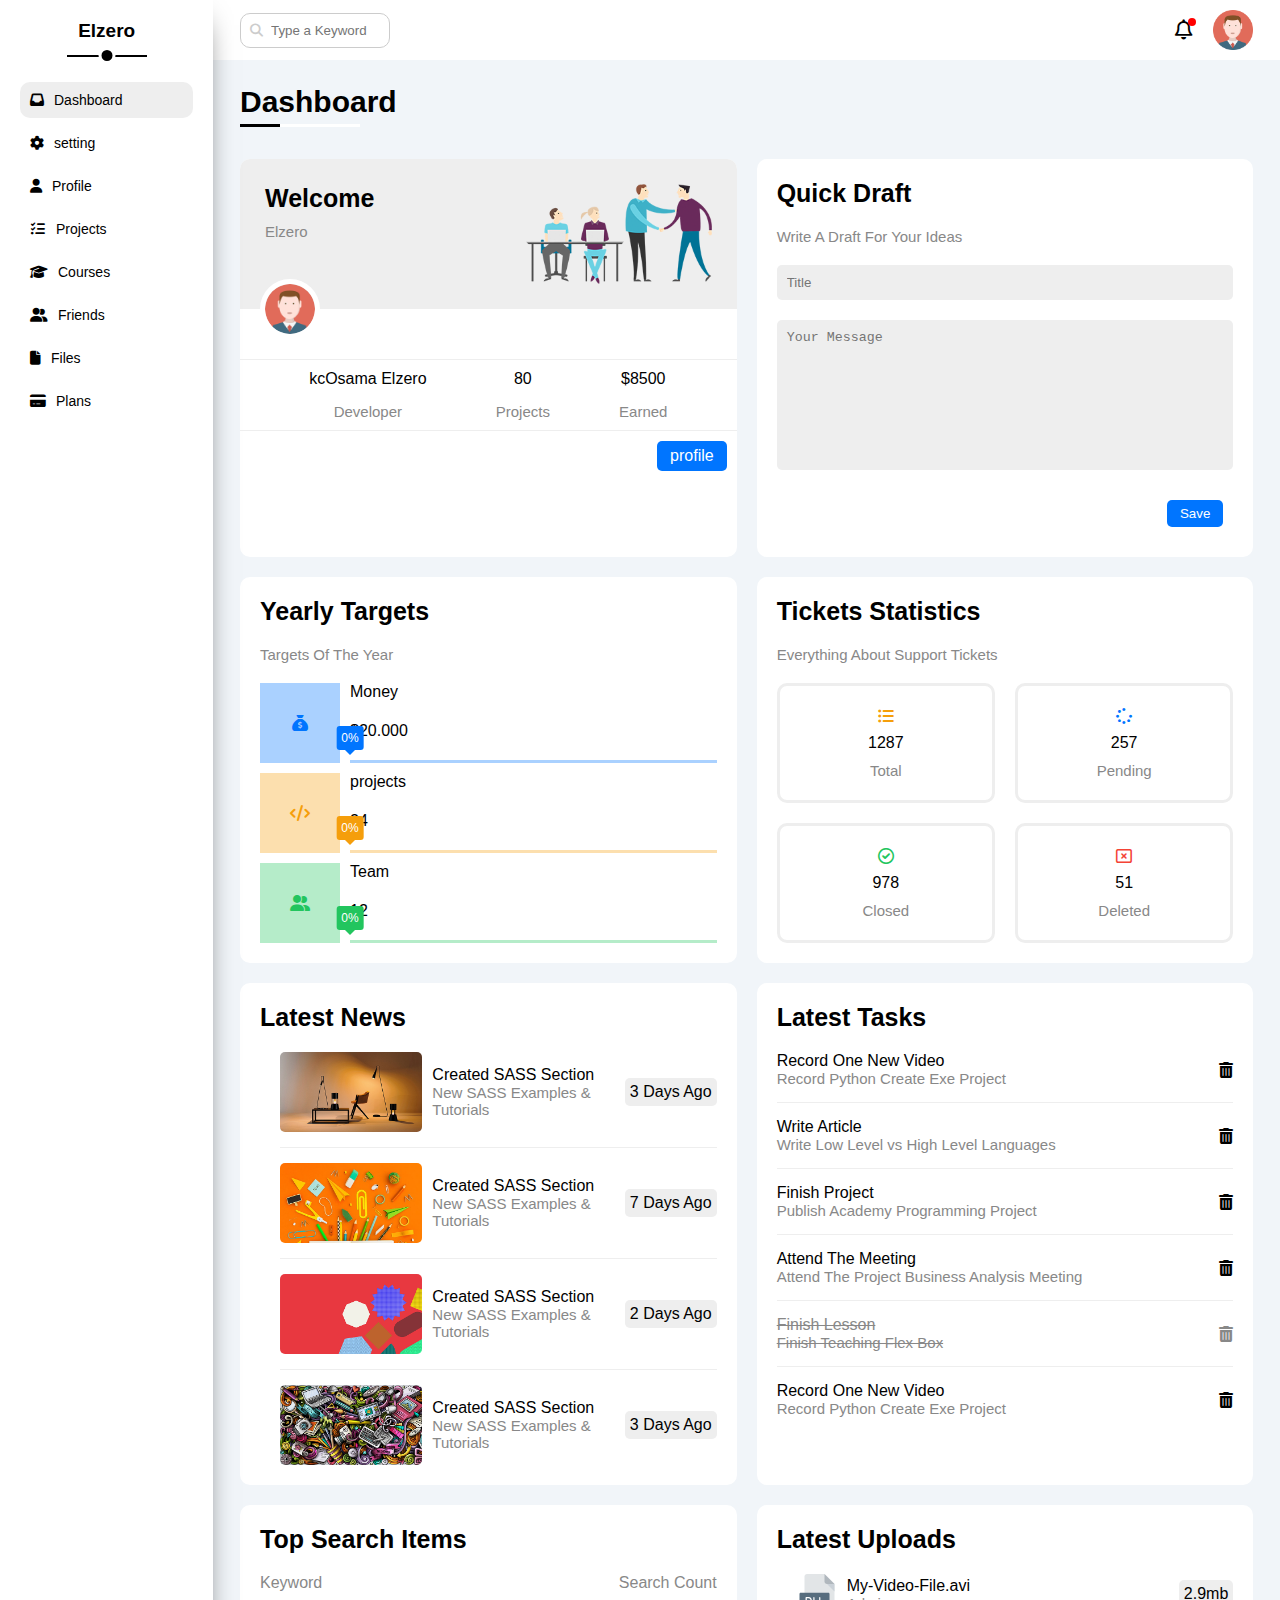
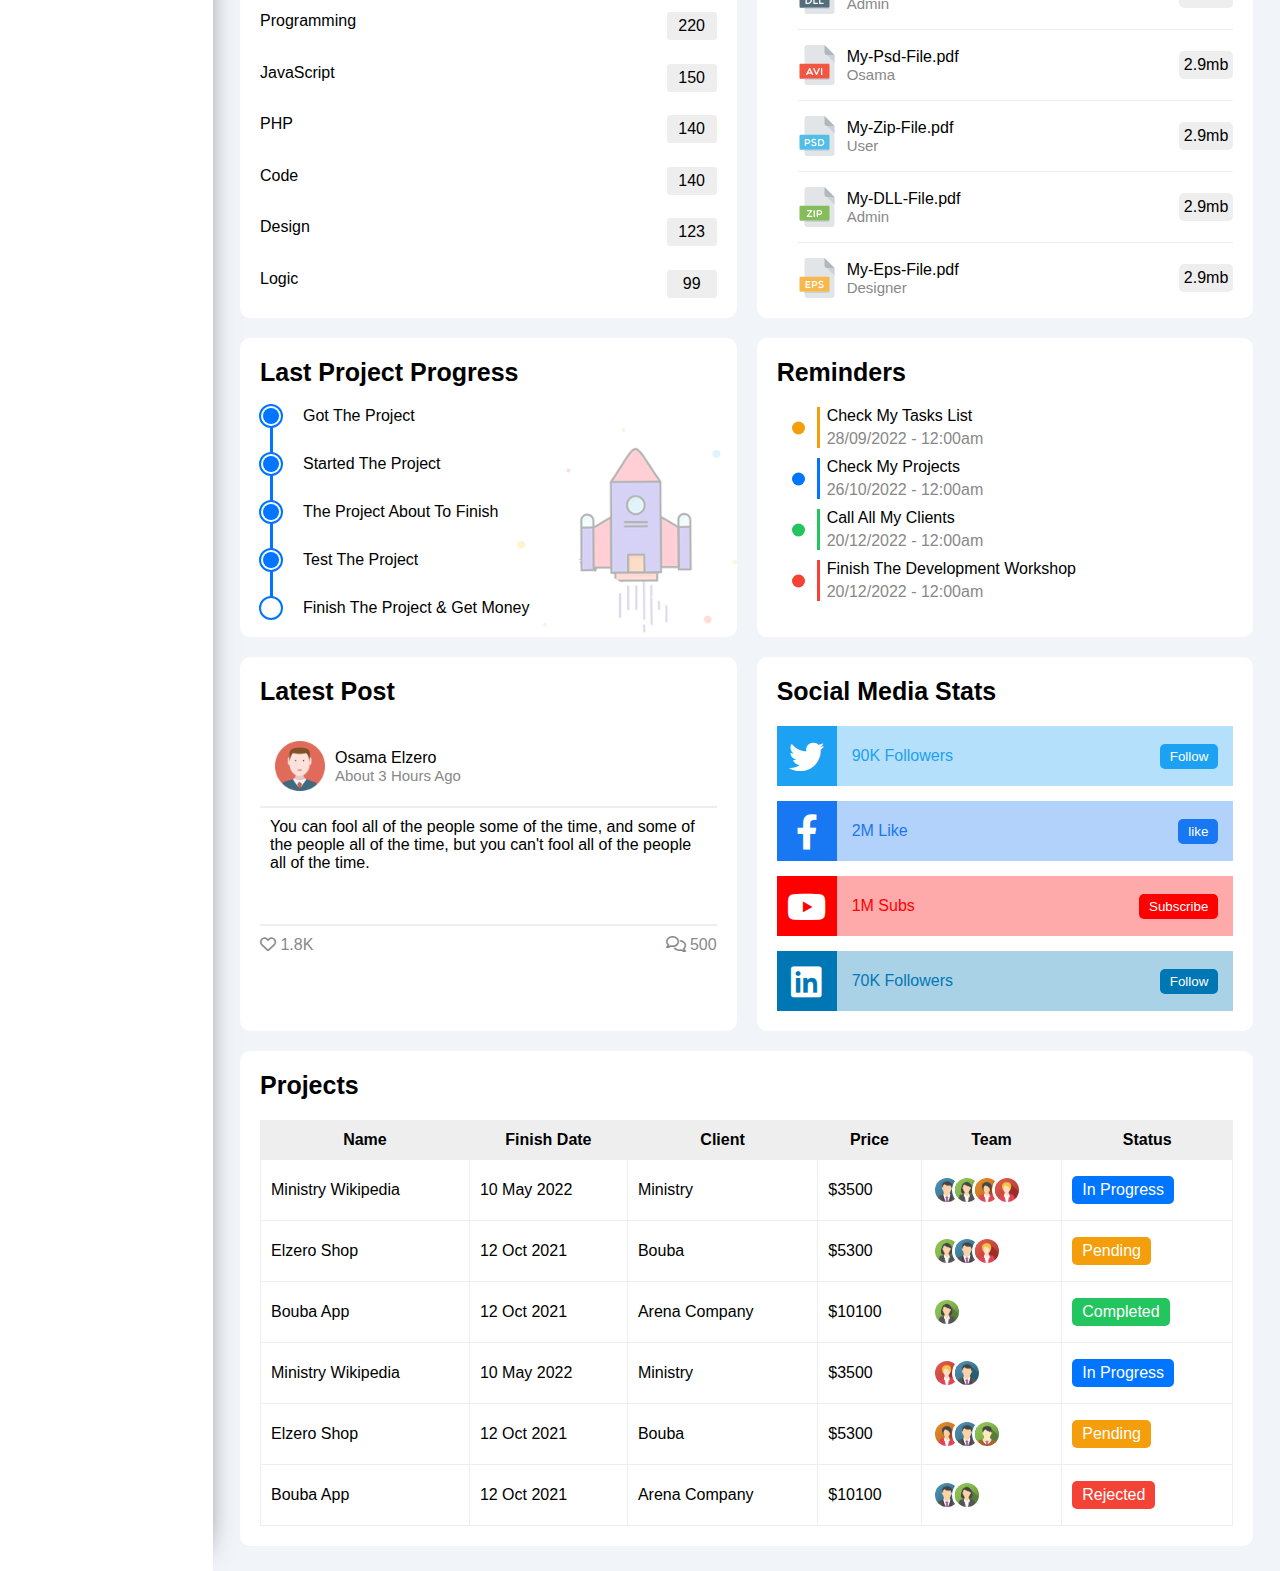
==== index.html @ b4328038 "1st commit" ====
<!DOCTYPE html>
<html lang="en">

<head>
  <meta charset="UTF-8">
  <link rel="stylesheet" href="style/all.css">
  <link rel="stylesheet" href="style/main.css">
  <link rel="stylesheet" href="style/dashboard.css">
  <title>Dashboard</title>
</head>

<body>
  <!-- start header -->
  <aside>
    <h1>Elzero</h1>
    <ul>
      <li class="active">
        <a href="index.html"
          ><i class="fa-sharp fa-solid fa-inbox"></i><span>Dashboard</span></a
        >
      </li>
      <li>
        <a href="settings.html"
          ><i class="fa-sharp fa-solid fa-gear"></i><span>setting</span></a
        >
      </li>
      <li>
        <a href="profile.html"
          ><i class="fa-solid fa-user"></i><span>Profile</span></a
        >
      </li>
      <li>
        <a href="projects.html"
          ><i class="fa-solid fa-list-check"></i><span>Projects</span></a
        >
      </li>
      <li>
        <a href="courses.html"
          ><i class="fa-solid fa-graduation-cap"></i><span>Courses</span></a
        >
      </li>
      <li>
        <a href="friends.html"
          ><i class="fa-solid fa-user-group"></i><span>Friends</span></a
        >
      </li>
      <li>
        <a href="files.html"><i class="fa-solid fa-file"></i><span>Files</span></a>
      </li>
      <li>
        <a href="plans.html"
          ><i class="fa-solid fa-credit-card"></i><span>Plans</span></a
        >
      </li>
    </ul>
    </aside>
  <!-- end header -->
  <!-- start nav -->
  <header>
    <div class="container">
      <form>
        <input type="search" placeholder="Type a Keyword">
      </form>
      <div class="end">
        <i class="fa-regular fa-bell active"></i>
        <img src="imgs/avatar.png" alt="profile" class="profile">
      </div>
    </div>
  </header>
  <!-- end nav -->
  <!-- start main -->
  <main>
    <div class="container">
      <h2>Dashboard</h2>
      <div class="contents">
        <!-- start welcome -->
        <section class="welcome">
          <div class="up">
            <div>
              <h3>Welcome</h3>
              <p>Elzero</p>
            </div>
            <img src="imgs/welcome.png" alt="welcome">
          </div>
          <div class="down">
            <img src="imgs/avatar.png" alt="profile" class="profile">
            <div class="info">
              <div>
                <h4>kcOsama Elzero</h4>
                <p>Developer</p>
              </div>
              <div>
                <h4>80</h4>
                <p>Projects</p>
              </div>
              <div>
                <h4>$8500 </h4>
                <p>Earned</p>
              </div>
            </div>
            <a href="profile.html">profile</a>
          </div>
        </section>
        <!-- end welcome -->
        <!-- start draft -->
        <section class="draft">
          <h3>Quick Draft</h3>
          <p>Write A Draft For Your Ideas</p>
          <form action="">
            <input type="text" placeholder="Title" name="title">
            <textarea name="message" placeholder="Your Message"></textarea>
            <input type="submit" value="Save">
          </form>
        </section>
        <!-- end draft -->
        <!-- start target -->
        <section class="target">
          <h3>Yearly Targets</h3>
          <p>Targets Of The Year</p>
          <div class="targets">
            <div class="money">
              <div class="icon">
                <i class="fa-solid fa-sack-dollar"></i>
              </div>
              <div class="info">
                <p class="name">Money</p>
                <p class="num">$20.000</p>
                <div class="current">
                  <div present="80%" afterVar="0%"></div>
                </div>
              </div>
            </div>
            <div class="projects">
              <div class="icon">
                <i class="fa-solid fa-code"></i>
              </div>
              <div class="info">
                <p class="name">projects</p>
                <p class="num">24</p>
                <div class="current">
                  <div present="55%" afterVar="0%"></div>
                </div>
              </div>

            </div>
            <div class="team">
              <div class="icon">
                <i class="fa-solid fa-user-group"></i>
              </div>
              <div class="info">
                <p class="name">Team</p>
                <p class="num">12</p>
                <div class="current">
                  <div present="75%" afterVar="0%"></div>
                </div>
              </div>

            </div>
          </div>
        </section>
        <!-- end target -->
        <!-- start Ticket -->
        <section class="ticket">
          <h3>Tickets Statistics</h3>
          <p>Everything About Support Tickets</p>
          <div class="boxes">
            <div class="box">
              <i class="fa-solid fa-list-ul"></i>
              <h4 val="2500">0</h4>
              <p>Total</p>
            </div>
            <div class="box">
              <i class="fa-solid fa-spinner"></i>
              <h4 val="500">0</h4>
              <p>Pending</p>

            </div>
            <div class="box">
              <i class="fa-regular fa-circle-check"></i>
              <h4 val="1900">0</h4>
              <p>Closed</p>

            </div>
            <div class="box">
              <i class="fa-regular fa-rectangle-xmark"></i>
              <h4 val="100">0</h4>
              <p>Deleted</p>

            </div>
          </div>
        </section>
        <!-- end Ticket -->
        <!-- start news -->
        <section class="news">
          <h3>Latest News</h3>
          <div class="boxes">
            <div class="box">
              <div class="img">
                <img src="imgs/news-01.png" alt="">
              </div>
              <div class="main">
                <div class="text">
                  <h4>Created SASS Section</h4>
                  <p>New SASS Examples & Tutorials</p>
                </div>
                <p class="date">3 Days Ago</p>
              </div>
            </div>
            <div class="box">
              <div class="img">
                <img src="imgs/news-02.png" alt="">
              </div>
              <div class="main">
                <div class="text">
                  <h4>Created SASS Section</h4>
                  <p>New SASS Examples & Tutorials</p>
                </div>
                <p class="date">7 Days Ago</p>
              </div>
            </div>
            <div class="box">
              <div class="img">
                <img src="imgs/news-03.png" alt="">
              </div>
              <div class="main">
                <div class="text">
                  <h4>Created SASS Section</h4>
                  <p>New SASS Examples & Tutorials</p>
                </div>
                <p class="date">2 Days Ago</p>
              </div>
            </div>
            <div class="box">
              <div class="img">
                <img src="imgs/news-04.png" alt="">
              </div>
              <div class="main">
                <div class="text">
                  <h4>Created SASS Section</h4>
                  <p>New SASS Examples & Tutorials</p>
                </div>
                <p class="date">3 Days Ago</p>
              </div>
            </div>
          </div>
        </section>
        <!-- end news -->
        <!-- start Tasks -->
        <section class="tasks">

          <h3>Latest Tasks</h3>

          <div class="boxes">
            <div class="box">
              <div class="text">
                <h4>Record One New Video</h4>
                <p>Record Python Create Exe Project</p>
              </div>
              <i class="fa-solid fa-trash-can"></i>
            </div>
            <div class="box">
              <div class="text">
                <h4>Write Article</h4>
                <p>Write Low Level vs High Level Languages</p>
              </div>
              <i class="fa-solid fa-trash-can"></i>
            </div>
            <div class="box">
              <div class="text">
                <h4>Finish Project</h4>
                <p>Publish Academy Programming Project</p>
              </div>
              <i class="fa-solid fa-trash-can"></i>
            </div>
            <div class="box">
              <div class="text">
                <h4>Attend The Meeting</h4>
                <p>Attend The Project Business Analysis Meeting</p>
              </div>
              <i class="fa-solid fa-trash-can"></i>
            </div>
            <div class="box delete">
              <div class="text">
                <h4>Finish Lesson</h4>
                <p>Finish Teaching Flex Box</p>
              </div>
              <i class="fa-solid fa-trash-can"></i>
            </div>
            <div class="box">
              <div class="text">
                <h4>Record One New Video</h4>
                <p>Record Python Create Exe Project</p>
              </div>
              <i class="fa-solid fa-trash-can"></i>
            </div>
          </div>
        </section>

        <!-- end Tasks -->
        <!-- start search  -->
        <section class="search">
          <h3>Top Search Items</h3>
          <div class="head">
            <p>Keyword</p>
            <p>Search Count</p>
          </div>
          <div class="boxes">
            <div class="box">
              <p>Programming</p>
              <span>220</span>
            </div>
            <div class="box">
              <p>JavaScript</p>
              <span>150</span>
            </div>
            <div class="box">
              <p>PHP</p>
              <span>140</span>
            </div>
            <div class="box">
              <p>Code</p>
              <span>140</span>
            </div>
            <div class="box">
              <p>Design</p>
              <span>123</span>
            </div>
            <div class="box">
              <p>Logic</p>
              <span>99</span>
            </div>
          </div>
        </section>
        <!-- end Search  -->
        <!-- start Uploads -->
        <section class="uploads">
          <h3>Latest Uploads</h3>
          <div class="boxes">
            <div class="box">
              <img src="imgs/dll.svg" alt="">
              <div class="main">
                <div class="text">
                  <h4>My-Video-File.avi</h4>
                  <p>Admin</p>
                </div>
                <p class="date">2.9mb</p>
              </div>
            </div>
            <div class="box">
              <img src="imgs/avi.svg" alt="">
              <div class="main">
                <div class="text">
                  <h4>My-Psd-File.pdf</h4>
                  <p>Osama</p>
                </div>
                <p class="date">2.9mb</p>
              </div>
            </div>
            <div class="box">
              <img src="imgs/psd.svg" alt="">
              <div class="main">
                <div class="text">
                  <h4>My-Zip-File.pdf</h4>
                  <p>User</p>
                </div>
                <p class="date">2.9mb</p>
              </div>
            </div>
            <div class="box">
              <img src="imgs/zip.svg" alt="">
              <div class="main">
                <div class="text">
                  <h4>My-DLL-File.pdf</h4>
                  <p>Admin</p>
                </div>
                <p class="date">2.9mb</p>
              </div>
            </div>
            <div class="box">
              <img src="imgs/eps.svg" alt="">
              <div class="main">
                <div class="text">
                  <h4>My-Eps-File.pdf</h4>
                  <p>Designer</p>
                </div>
                <p class="date">2.9mb</p>
              </div>
            </div>
          </div>
        </section>
        <!-- end Uploads -->
        <!-- start Project  -->

        <section class="project">

          <h3>Last Project Progress</h3>

          <div class="box">
            <p class="done"><span></span>Got The Project</p>
            <p class="done"><span></span>Started The Project</p>
            <p class="done"><span></span>The Project About To Finish</p>
            <p class="doing "><span></span>Test The Project</p>
            <p><span></span>Finish The Project & Get Money</p>
          </div>

        </section>

        <!-- end Project  -->

        <!-- start Reminders  -->

        <section class="reminders">

          <h3>Reminders</h3>

          <div class="boxes">
            <div class="box">
              <p>Check My Tasks List</p>
              <span> 28/09/2022 - 12:00am </span>
            </div>
            <div class="box">
              <p>Check My Projects</p>
              <span> 26/10/2022 - 12:00am </span>
            </div>
            <div class="box">
              <p>Call All My Clients</p>
              <span> 20/12/2022 - 12:00am </span>
            </div>
            <div class="box">
              <p>Finish The Development Workshop</p>
              <span> 20/12/2022 - 12:00am </span>
            </div>
          </div>

        </section>

        <!-- end Reminders  -->
        <!-- start lPost  -->

<section class="lPost">
  <h3>Latest Post</h3>
  <div class="post">
    <div class="up">
        <img src="imgs/avatar.png" alt="">
      <div class="info">
        <h4>Osama Elzero</h4>
        <p> About 3 Hours Ago </p>
      </div>
    </div>
    <p class="text">
      You can fool all of the people some of the time, and some of the people all of the time, but you can't fool all of the people all of the time.  
    </p>
    <div class="down">
      <p><i class="fa-regular fa-heart"></i> 1.8K </p>
      <p><i class="fa-regular fa-comments"></i> 500 </p>
    </div>
  </div>
</section>

        <!-- end lPost  -->
        <!-- end Social   -->

  <section class="social ">
    <h3>Social Media Stats</h3>
    <div class="boxes">
      <div class="tw box">
        <i class="fa-brands fa-twitter"></i>
        <p>90K Followers</p>
        <button>Follow</button>
      </div>
      <div class="fb box">
        <i class="fa-brands fa-facebook-f"></i>
        <p>2M Like</p>
        <button>like</button>
      </div>
      <div class="yp box">
        <i class="fa-brands fa-youtube"></i>
        <p>1M Subs</p>
        <button>Subscribe</button>
      </div>
      <div class="in box">
        <i class="fa-brands fa-linkedin"></i>
        <p>70K Followers</p>
        <button>Follow</button>
      </div>
    </div>
  </section>

        <!-- end Social   -->
        <!-- start table   -->
<section class="table">
  <h3>Projects</h3>
  <table>
    <thead>
      <tr>
        <th>Name</th>
        <th>Finish Date</th>
        <th>Client</th>
        <th>Price</th>
        <th>Team</th>
        <th>Status</th>
      </tr>
    </thead>
    <tbody>
      <tr>
        <td class="text">Ministry Wikipedia</td>
        <td class="text">10 May 2022</td>
        <td class="text">Ministry</td>
        <td class="text">$3500</td>
        <td class="img">
          <div class="img"><img src="imgs/team-01.png" alt=""></div>
          <div class="img"><img src="imgs/team-02.png" alt=""></div>
          <div class="img"><img src="imgs/team-04.png" alt=""></div>
          <div class="img"><img src="imgs/team-05.png" alt=""></div>
        </td>
        <td class="tag pro"><p>In Progress</p></td>
      </tr>
      <tr>
        <td class="text">Elzero Shop</td>
        <td class="text">12 Oct 2021</td>
        <td class="text">Bouba</td>
        <td class="text">$5300</td>
        <td class="img">
          <div class="img"><img src="imgs/team-02.png" alt=""></div>
          <div class="img"><img src="imgs/team-01.png" alt=""></div>
          <div class="img"><img src="imgs/team-05.png" alt=""></div>
          
        </td>
        <td class="tag pen"><p> Pending </p></td>
      </tr>
      <tr>
        <td class="text">Bouba App</td>
        <td class="text">12 Oct 2021</td>
        <td class="text">Arena Company</td>
        <td class="text">$10100</td>
        <td class="img">
          <div class="img"><img src="imgs/team-02.png" alt=""></div>

        </td>
        <td class="tag com"><p>Completed</p></td>
      </tr>
      <tr>
        <td class="text">Ministry Wikipedia</td>
        <td class="text">10 May 2022</td>
        <td class="text">Ministry</td>
        <td class="text">$3500</td>
        <td class="img">
          <div class="img"><img src="imgs/team-05.png" alt=""></div>
          <div class="img"><img src="imgs/team-01.png" alt=""></div>
        </td>
        <td class="tag pro"><p>In Progress</p></td>
      </tr>
      <tr>
        <td class="text">Elzero Shop</td>
        <td class="text">12 Oct 2021</td>
        <td class="text">Bouba</td>
        <td class="text">$5300</td>
        <td class="img">
          <div class="img"><img src="imgs/team-04.png" alt=""></div>
          <div class="img"><img src="imgs/team-01.png" alt=""></div>
          <div class="img"><img src="imgs/team-03.png" alt=""></div>
          
        </td>
        <td class="tag pen"><p> Pending </p></td>
      </tr>
      <tr>
        <td class="text">Bouba App</td>
        <td class="text">12 Oct 2021</td>
        <td class="text">Arena Company</td>
        <td class="text">$10100</td>
        <td class="img">
          <div class="img"><img src="imgs/team-01.png" alt=""></div>
          <div class="img"><img src="imgs/team-02.png" alt=""></div>

        </td>
        <td class="tag rej"><p>Rejected</p></td>
      </tr>
    </tbody>
  </table>
</section>


        <!-- end table   -->


      </div>
    </div>
  </main>
  <!-- end main -->
  <script src="script/dashbord.js"></script>
</body>

</html>
---- style/main.css ----
/*start  */

/*
>>>> media <<<<

// X-Small devices
@media (max-width: 575px){

// Small devices
@media (max-width: 767px){

// Medium devices 
@media (max-width: 991px){

// Large devices
@media (max-width: 1199px){

// X-Large devices
@media (max-width: 1399px){

 */
/*end media */
/*start general */

* {
  margin: 0;
  box-sizing: border-box;
}
a {
  text-decoration: none;
  color: inherit;
}
img {
  max-height: 100%;
}
ul {
  list-style: none;
  padding: 0;
}

body {
  display: grid;
  grid-template-columns: 1fr 5fr;
  grid-template-rows: auto 1fr;
  grid-template-areas: "aside header" "aside main";
  font-family: "Open Sans", sans-serif;
  background-color: #f1f5f9;
}
.container {
  width: 95%;
  margin: auto;
}

button,
input,
textarea {
  border: none;
}
textarea {
  resize: none;
}
input:focus,
textarea:focus {
  outline: none;
}
/*end general */
/*start aside */

aside {
  background-color: white;
  box-shadow: 10px 0 30px -25px black;
  z-index: 0;
  height: 100%;
  min-height: 100vh;
  padding: 20px;
  grid-area: aside;
}
h1 {
  font-size: 19px;
  text-align: center;
  margin-bottom: 40px;
  position: relative;
}
h1::before {
  content: "";
  position: absolute;
  bottom: 0;
  left: 50%;
  transform: translate(-50%, 15px);
  width: 80px;
  height: 2px;
  background-color: black;
}
h1::after {
  content: "";
  position: absolute;
  bottom: 0;
  left: 50%;
  transform: translate(-50%, 22px);
  width: 11px;
  height: 11px;
  border-radius: 50%;
  background-color: black;
  border: white solid 3px;
}

aside ul {
  display: flex;
  flex-direction: column;
  gap: 7px;
  font-size: 14px;
}
aside li a{
  padding: 10px;
  border-radius: 10px;
  width: 100%;
  display: block;
}
aside li.active a,
aside li:hover a{
  background-color: #eee;
}

aside li i {
  margin-right: 10px;
}
@media (max-width: 991px) {
  aside li a {
    display: flex;
    flex-direction: column;
    align-items: center;
    gap: 5px;
  }
  aside li i {
    margin-right: 0px;
  }
}

@media (max-width: 767px) {
  h1 {
    font-size: 12px;
  }
  h1::after {
    display: none;
  }
  h1::before {
    display: none;
  }

  aside {
    width: 80px;
    z-index: 100;
  }
  aside li {
    display: flex;
    justify-content: center;
    align-items: center;
    border-radius: 50%;
    position: relative;
  }

  aside li span {
    display: none;
  }
  aside li:hover span {
    display: flex;
    position: absolute;
    left: calc(100% + 10px);
    top: 50%;
    transform: translateY(-50%);
    background-color: #eeeeeeee;
    border-radius: 10px;
    padding: 10px;
  }
  aside li:hover span::before {
    content: "";
    border-width: 10px;
    border-style: solid;
    border-color: transparent #eeeeeeee transparent transparent;
    position: absolute;
    top: 50%;
    transform: translateY(-50%);
    right: 100%;
    z-index: 20;
  }
}
/*end aside */

/*start header */

header {
  width: 100%;
  padding: 10px 0;
  background-color: white;
  grid-area: header;
}
header .container {
  display: flex;
  justify-content: space-between;
  align-items: center;
}
header form {
  position: relative;
}
header input {
  border-radius: 10px;
  padding: 9px;
  padding-left: 30px;
  border: solid 1px #cccccc;
  width: 150px;
  transition-property: width;
  transition-duration: 0.5s;
}
header form::before {
  content: "\f002";
  font-family: FontAwesome;
  color: #cccccc;
  font-size: 13px;
  position: absolute;
  left: 10px;
  top: 50%;
  transform: translateY(-50%);
}
header input:focus {
  width: 180px;
}
header input:focus::placeholder {
  color: transparent;
}
header .end {
  align-items: center;
  display: flex;
  gap: 20px;
}

header .end img {
  height: 40px;
}
header .end i {
  position: relative;
  font-size: 20px;
}
header .end i.active::after {
  content: "";
  background-color: red;
  width: 8px;
  height: 8px;
  border-radius: 50%;
  position: absolute;
  top: -2px;
  right: -3px;
}
@media (max-width: 767px) {
  header .container {
    flex-direction: column-reverse;
    gap: 10px;
  }
}
/*end header */

/* start container */
main {
  grid-area: main;
}
main .container {
  margin: 25px auto;
}
main h2 {
  position: relative;
  font-size: 30px;
  margin-bottom: 40px;
}
main h2::before {
  content: "";
  position: absolute;
  height: 3px;
  width: 120px;
  background-color: white;
  left: 0;
  bottom: -8px;
}
main h2::after {
  content: "";
  position: absolute;
  height: 3px;
  width: 40px;
  background-color: black;
  left: 0;
  bottom: -8px;
}
/* end container */
/* start tasks */



/* end tasks */
---- style/dashboard.css ----
/*
>>>> media <<<<

// X-Small devices
@media (max-width: 575px){

// Small devices
@media (max-width: 767px){

// Medium devices 
@media (max-width: 991px){

// Large devices
@media (max-width: 1199px){

// X-Large devices
@media (max-width: 1399px){

 */


/* start general */
:root{
--veryLite:#eee;
--lite:#888;
}
section h3 {
  font-size: 25px;
}
section h4 {
  font-size: 16px;
  font-weight: 100;
}
section h3 + p ,
section h4 + p {
  font-size: 15px;
  color: var(--lite);
}
.contents {
  display: grid;
  grid-template-columns: repeat(auto-fill, minmax(400px,1fr));
  gap: 20px;
}

section {
  padding: 20px;
  border-radius: 10px;
  overflow: hidden;
  display: flex;
  flex-direction: column;
  gap: 20px;
  background-color: white;
}
section > div {
  width: 100%;
}
@media(max-width:767px){
  .contents {
    grid-template-columns: repeat( 1 , minmax(200px,1fr));
  }
}
/* end general */
/* start welcome */
section.welcome {
  padding: 0;
}
section.welcome .up {
  background-color: var(--veryLite);
  display: flex;
  justify-content: space-between;
  padding: 25px;
  height: 150px;
}
section.welcome .up p {
  margin-top: 10px;
}
section.welcome .down {
  position: relative;
  padding: 30px 0;
  display: flex;
  flex-direction: column;
  align-items: flex-end;
}
section.welcome .down img.profile {
  height: 60px;
  position: absolute;
  top: -20px;
  left: 20px;
  transform: translateY(-50%);
  border: solid white 5px;
  border-radius: 50%;
}
section.welcome .down .info {
  border: solid var(--veryLite) 1px;
  border-right: none;
  border-left: none;
  display: flex;
  justify-content: space-evenly;
  width: 100%;
  padding: 10px 0;
}
section.welcome .down .info > div h4,
section.welcome .down .info > div p {
  text-align: center;
}
section.welcome .down .info > div p {
  color: var(--lite);
  margin-top: 15px;
}
section.welcome .down > a {
  color: white;
  background-color: #0075ff;
  padding: 6px 13px;
  border-radius: 5px;
  margin: 10px;
}
@media (max-width: 767px){
  section.welcome .up img {
    display: none;
  }
}

/* end welcome */
/* start draft */

section.draft form {
  width: 100%;
  display: flex;
  flex-direction: column;
  align-items: flex-end;
  gap: 20px;
}
section.draft form input[name="title"],
section.draft form textarea {
  background-color: var(--veryLite);
  border-radius: 5px;
  width: 100%;
  padding: 10px;
}
section.draft form textarea {
  height: 150px;
  resize: none;
}
section.draft form input[type="submit"] {

  color: white;
  background-color: #0075ff;
  padding: 6px 13px;
  border-radius: 5px;
  margin: 10px;
}

/* end draft */
/* start target */

.targets {
  display: flex;
  flex-direction: column;
  gap: 10px;
}
.targets .money {
  --localColor:#0075ff;
  --liteLocalColor:#0075ff55;
}
.targets .projects {
  --localColor: #f59e0b;
  --liteLocalColor: #f59e0b55;
}
.targets .team {
  --localColor: #22c55e;
  --liteLocalColor: #22c55e55;
}
.targets > div {
  display: flex;
  gap: 10px;
}
.targets > div .icon {
  display: flex;
  justify-content: center;
  align-items: center;
  background-color: var(--liteLocalColor);
  color: var(--localColor);
  height: 80px;
  width: 80px;
}
.targets > div .info {
  flex: 1;
  display: flex;
  flex-direction: column;
  justify-content: space-between;
}
.targets > div .info .current {
  background-color: var(--liteLocalColor);
  position: relative;
  height: 3px;
}
.targets > div .info .current div {
  height: 100%;
  width: 0;
  background-color: var(--localColor);
  position: absolute;
  top: 0;
  left: 0;
  transition-duration: 2s;
}
.targets > div .info .current div::before {
  content: "";
  position: absolute;
  right: -5px;
  top: -10px;
  border-width: 5px;
  border-style: solid;
  border-color: var(--localColor) transparent transparent;
}
.targets > div .info .current div::after {
  content: attr(afterVar);
  transform: translateX(50%);
  position: absolute;
  right: 0;
  bottom: calc(100% + 10px);
  background-color: var(--localColor);
  border-radius: 3px;
  padding: 5px;
  color: white;
  font-size: 12px;
}

/* end target */
/* start Ticket */

section.ticket .boxes{
  display: grid;
  gap: 20px;
  grid-template-columns: 1fr 1fr;
  grid-template-rows: 1fr 1fr;
  flex: 1;
}
section.ticket .boxes .box{
  display: flex;
  flex-direction: column;
  justify-content: center;
  align-items: center;
  gap: 10px;
  border-radius: 10px;
  border: solid var(--veryLite) 3px;
  min-height: 120px;
}
section.ticket .boxes .box:nth-child(1) i{
  color:#f59e0b ;
}
section.ticket .boxes .box:nth-child(2) i{
  color:#0075ff ;
}
section.ticket .boxes .box:nth-child(3) i{
  color:#22c55e ;
}
section.ticket .boxes .box:nth-child(4) i{
  color:#f44336 ;
}

/* end Ticket */
/* start news & uploads*/

.news .boxes,
.uploads .boxes{
  display: flex;
  flex-direction: column;
  gap: 15px;
  padding-left: 20px;
}
.news .boxes .box,
.uploads .boxes .box{
  display: flex;
  justify-content: space-between;
  align-items: center;
  gap: 10px;
}
.news .boxes .box:not(:last-child),
.uploads .boxes .box:not(:last-child){
  padding-bottom: 15px;
  border-bottom: solid var(--veryLite) 1.5px;
}
.news .boxes .box .img{
  border-radius: 5px;
  overflow: hidden;
  height: 80px;
}
.uploads .boxes .box img{
  width: 40px;
}
.news .boxes .box .main,
.uploads .boxes .box .main{
  flex:1;
  display: flex;
  align-items: center;
}
.news .boxes .box .text,
.uploads .boxes .box .text{
  flex:1;
}
.news .boxes .box .main >p,
.uploads .boxes .box .main >p{
  padding: 5px;
  border-radius: 5px;
  background-color: var(--veryLite);
}

@media (max-width: 767px){
  .news .boxes .box .main,
  .uploads .boxes .box .main{
    flex-direction: column;
    align-items: flex-start;
  }
}
@media (max-width: 575px){
  .news .boxes .box ,
  .uploads .boxes .box {
    flex-direction: column;
  }
  .news .boxes .box .main,
  .uploads .boxes .box .main{
    flex-direction: column;
    align-items: center;
    text-align: center;
  }

  
}
/* end news & uploads */
/* start Tasks */

.tasks .boxes .box{
  display: flex;
  align-items: center;
  justify-content: space-between;
}
.tasks .boxes .box:not(:last-child){
  padding-bottom: 15px;
  border-bottom: solid var(--veryLite) 1.5px;
  margin-bottom: 15px;
}
.tasks .boxes .box.delete {
  color: var(--lite);
}
.tasks .boxes .box.delete .text{
  text-decoration: line-through;
}
.tasks .boxes .box i{
  transition-duration: 0.3s;
}
.tasks .boxes .box:not(.delete) i:hover{
  color: #f44336;
}


/* end Tasks */
/* start Search  */

.search .head,
.search .box{
  display: flex;
  justify-content: space-between;
}
.search .head{
  color: var(--lite);
}
.search .boxes{
  display: flex;
  flex-direction: column;
  justify-content: space-between;
  flex: 1;
  gap: 15px;
}
.search .box span{
  background-color: var(--veryLite);
  width: 50px;
  padding: 5px;
  border-radius: 3px;
  text-align: center;
}

/* end Search  */
/* start Project  */
.project{
  background-image: url("../imgs/project.png");
  background-repeat: no-repeat;
  background-position: right bottom;
  background-size: auto 70%;
  z-index: 2;
  position: relative;

}
.project::after{
  content: "";
  position: absolute;
  width: 100%;
  height: 100%;
  z-index: -1;
  background-color: white;
  opacity: 0.7;
}

.project .box{
  display: flex;
  flex-direction: column;
  gap: 30px;
  margin-left: 10px;
  border-left: solid 3px #0075ff ;
}
.project .box p{
  position: relative;
  padding-left: 30px;
}
.project .box p span{
  position: absolute;
  border-radius: 50%;
  height: 20px;
  width: 20px;
  top: 50%;
  left: -2px;
  transform: translate(-50%,-50%);

}
.project .box p span::before{
  position: absolute;
  content: "";
  background-color: white;
  border: solid 2px #0075ff;
  border-radius: 50%;
  height: 100%;
  width: 100%;
  top: 50%;
  left: 50%;
  transform: translate(-50%,-50%);
}
.project .box p.done span::after,
.project .box p.doing span::after{
  position: absolute;
  content: "";
  background-color: #0075ff;
  border-radius: 50%;
  height: 16px;
  width: 16px;
  top: 50%;
  left: 50%;
  transform: translate(-50%,-50%);
}
.project .box p.doing span::after{
  transition-duration: 0.3;
  animation: led 1.5s infinite linear;
}

@keyframes led{
  0%{
    opacity: 1;
  }
  50%{
    opacity: 0;
  }
}

/* end Project  */
/* start reminders  */

.reminders .boxes{
padding-left: 40px;
}
.reminders .box { 
  padding-left: 10px;
  margin-bottom: 10px;
  position: relative;
}
.reminders .box:nth-child(1){
  --localColor:#f59e0b ;
}
.reminders .box:nth-child(2){
  --localColor:#0075ff ;
}
.reminders .box:nth-child(3){
  --localColor:#22c55e ;
}
.reminders .box:nth-child(4){
  --localColor:#f44336 ;
}

.reminders .box::before{
  content: "";
  position: absolute;
  background-color: var(--localColor);
height: 100%;
width: 3px;
top: 0;
left: 0;
}
.reminders .box::after{
  content: "";
  position: absolute;
  background-color: var(--localColor);
height: 13px;
width: 13px;
top: 50%;
border-radius: 50%;
left: -25px;
  transform: translateY(-50%);
}


.reminders .box p{ 
  margin-bottom: 5px;
}
.reminders .box span{ 
  color: var(--lite);
}

/* end reminders  */
/* start lPost  */

.lPost .post{
  display: flex;
  flex-direction: column;
}
.lPost .up{
  display: flex;
  align-items: center;
  height: 80px;
  padding: 15px;
  gap: 10px;
}
.lPost .up .info{
  flex: 1;
}
.lPost .text{
  border-top: var(--veryLite) solid 2px;
  border-bottom: var(--veryLite) solid 2px;
  padding: 10px;
  min-height: 120px;
  flex: 1;
}
.lPost .down{
  display: flex;
  justify-content: space-between;
  color: var(--lite);
  margin-top: 10px;
}

/* end lPost  */
/* end social  */

.social .boxes{
  display: flex;
  flex-direction: column;
  gap: 15px;
}
.social .in{
  --localColor: #0077b5;
  --liteLocalColor :#0077b555;
}
.social .tw{
  --localColor: #1da1f2;
  --liteLocalColor :#1da1f255;
}
.social .yp{
  --localColor: #ff0000;
  --liteLocalColor :#ff000055;
}
.social .fb{
  --localColor: #1877f2;
  --liteLocalColor :#1877f255;
}
.social .box{
  display: flex;
  align-items: center;
  gap: 15px;
  background-color: var(--liteLocalColor);
}
.social .box i{
  display: flex;
  align-items: center;
  justify-content: center;
  height: 60px;
  width: 60px;
  background-color: var(--localColor);
  color: white;
  font-size: 35px;
  border: var(--localColor) solid 2px;
  transition-duration: 0.7s;
}
.social .box i:hover{
  color: var(--localColor);
  background-color: white;
  
}
.social .box p{
  color: var(--localColor);
  flex: 1;
}

.social .box button{
  background-color: var(--localColor);
  padding: 5px 10px;
  border-radius: 5px;
  margin-right: 15px;
  color: white;
  cursor: pointer;
  transition-duration: 0.7s;
}
.social .box button:hover{
  padding: 5px 15px;
}

/* end social  */
/* end table  */

.table{
  overflow-x: auto;
  grid-column: 1 / -1;
}
table{
  border-spacing: 1px;
  background-color: var(--veryLite);
}
th{
  padding: 10px;
}
td{
  background-color: white;
  padding: 15px 10px;
  white-space: nowrap;
}
.table td.img{
  display: flex;
  align-items: center;
}
.table div.img{
  border-radius: 50%;
  overflow: hidden;
  margin-right: -10px;
  height: 30px;
  width: 30px;
  border: solid white 3px;
}
.table .tag p{
  padding: 5px 10px;
  border-radius: 5px;
  width: fit-content;
  color: white;
}
.table .pro p{
  background-color: #0075ff;
}
.table .pen p{
  background-color: #f59e0b;
}
.table .com p{
  background-color: #22c55e;
}
.table .rej p{
  background-color: #f44336;
}


/* end table  */
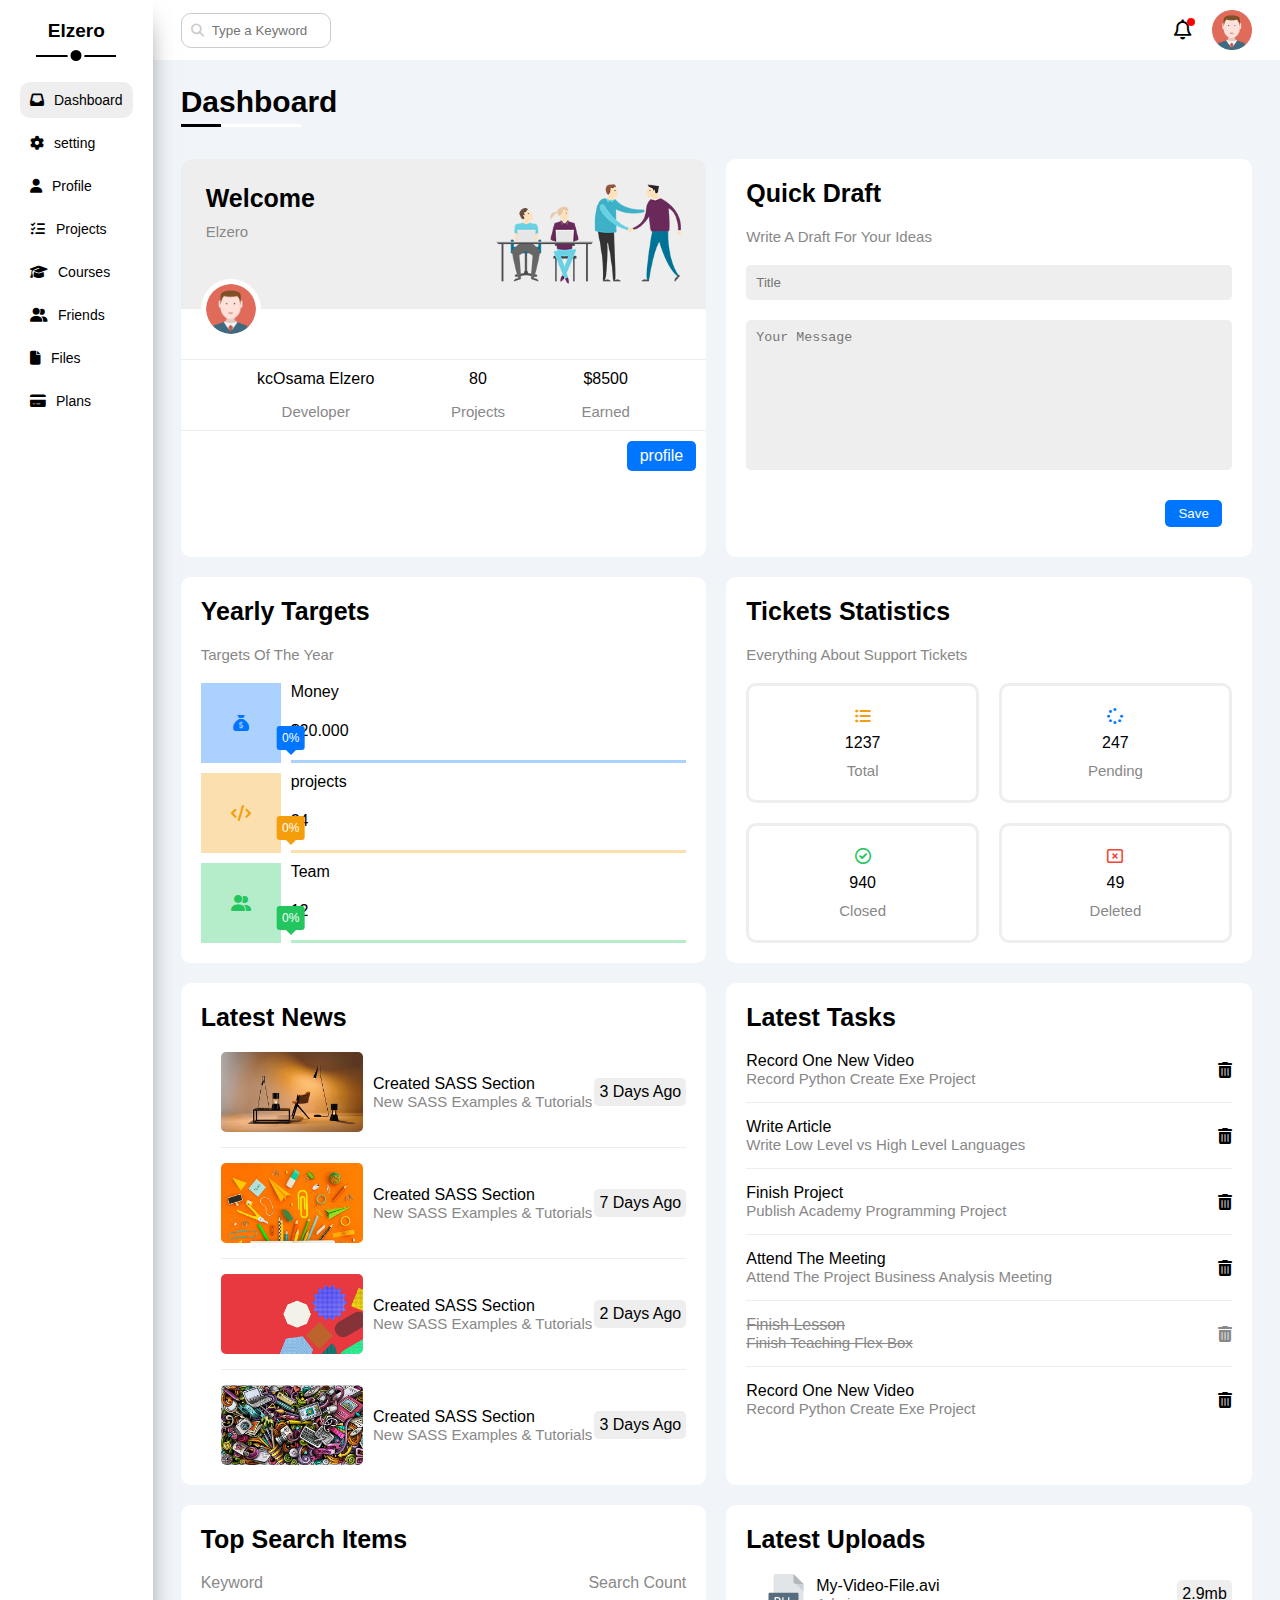
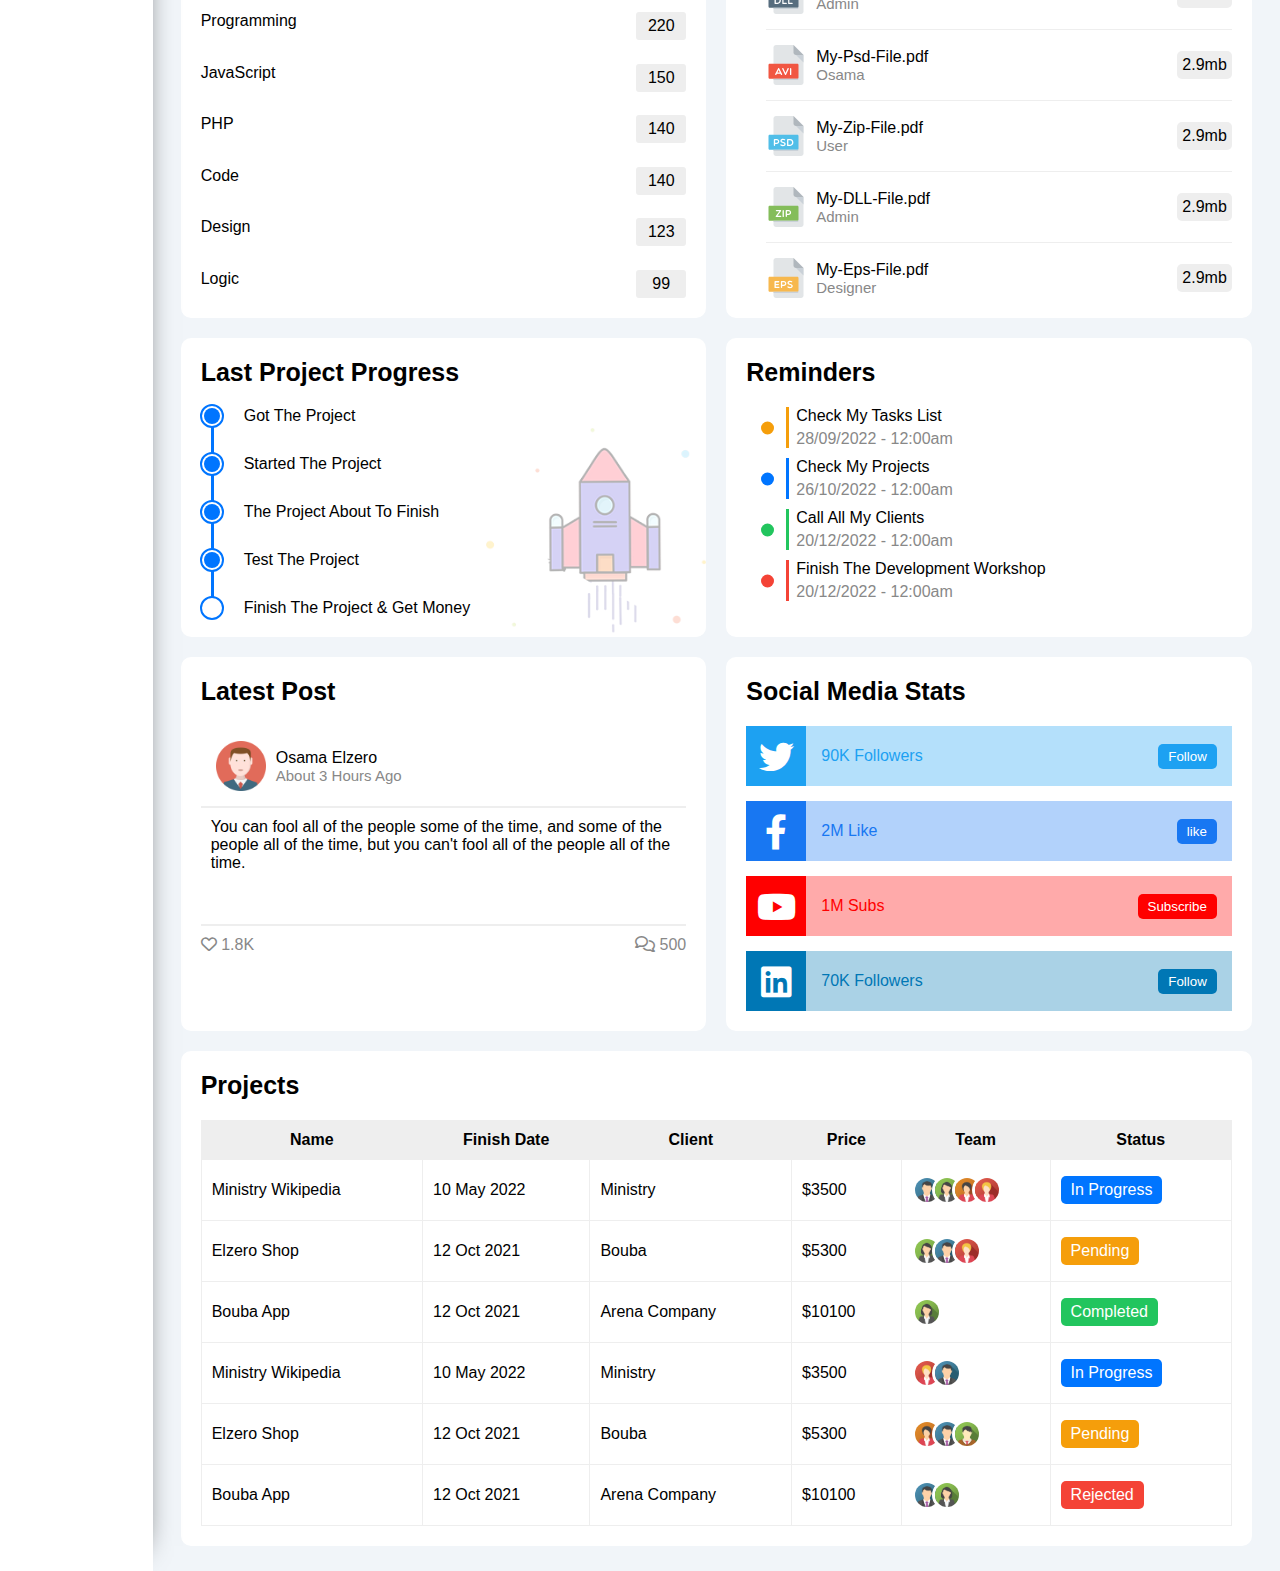
==== commit db569d2f: "add the meta of mobile media" ====
--- a/index.html
+++ b/index.html
@@ -3,6 +3,7 @@
 
 <head>
   <meta charset="UTF-8">
+  <meta name="viewport" content="width=device-width, initial-scale=1.0" />
   <link rel="stylesheet" href="style/all.css">
   <link rel="stylesheet" href="style/main.css">
   <link rel="stylesheet" href="style/dashboard.css">
--- a/style/main.css
+++ b/style/main.css
@@ -40,7 +40,7 @@
 
 body {
   display: grid;
-  grid-template-columns: 1fr 5fr;
+  grid-template-columns: auto 1fr;
   grid-template-rows: auto 1fr;
   grid-template-areas: "aside header" "aside main";
   font-family: "Open Sans", sans-serif;
